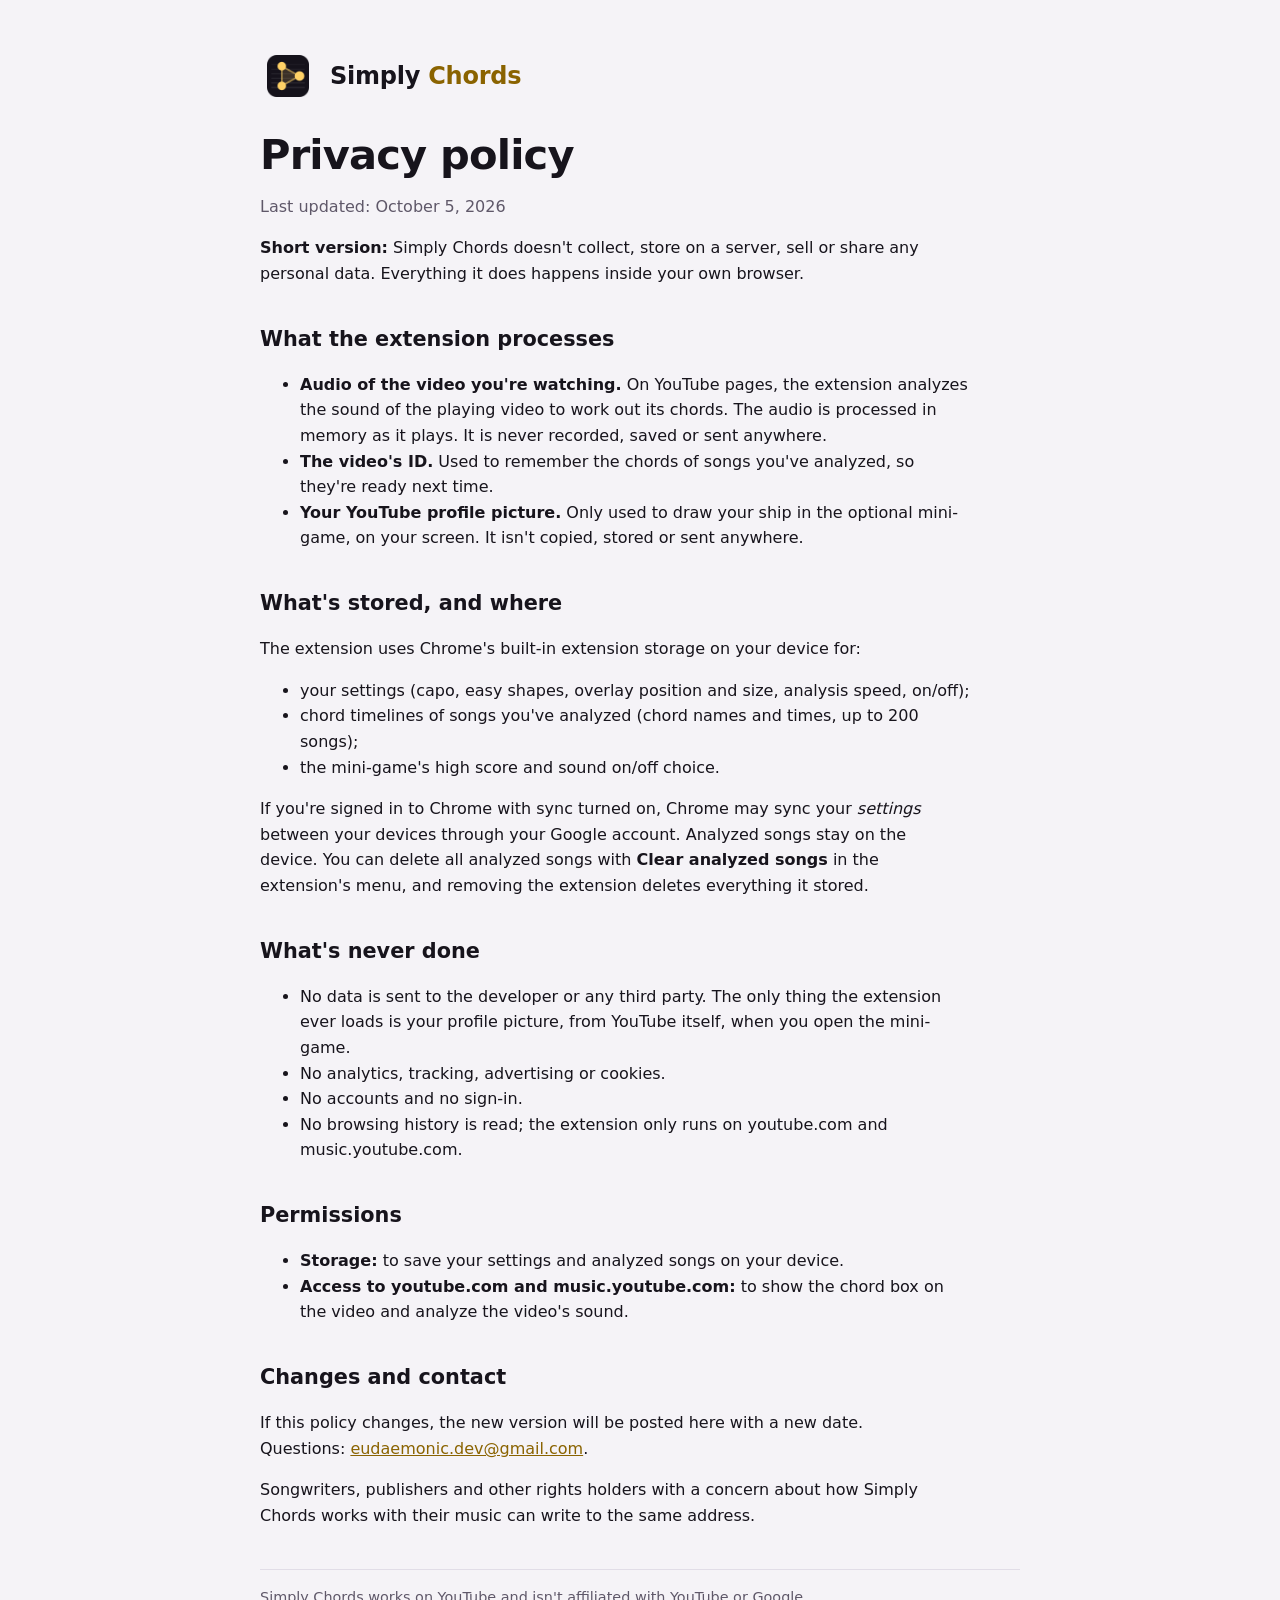
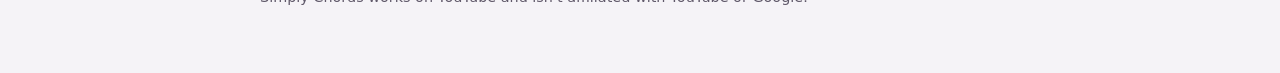
==== privacy.html @ 2070647f "Added Privacy Policy" ====
<!doctype html>
<html lang="en">
<head>
  <meta charset="utf-8">
  <meta name="viewport" content="width=device-width, initial-scale=1">
  <title>Simply Chords Privacy Policy</title>
  <link rel="stylesheet" href="pages.css">
</head>
<body>
  <main>
    <div class="brand"><img src="icons/icon128.png" alt=""><span>Simply <b>Chords</b></span></div>
    <h1>Privacy policy</h1>
    <p class="muted">Last updated: October 5, 2026</p>

    <p><strong>Short version:</strong> Simply Chords doesn't collect, store on a server, sell or share any personal data. Everything it does happens inside your own browser.</p>

    <h2>What the extension processes</h2>
    <ul>
      <li><strong>Audio of the video you're watching.</strong> On YouTube pages, the extension analyzes the sound of the playing video to work out its chords. The audio is processed in memory as it plays. It is never recorded, saved or sent anywhere.</li>
      <li><strong>The video's ID.</strong> Used to remember the chords of songs you've analyzed, so they're ready next time.</li>
      <li><strong>Your YouTube profile picture.</strong> Only used to draw your ship in the optional mini-game, on your screen. It isn't copied, stored or sent anywhere.</li>
    </ul>

    <h2>What's stored, and where</h2>
    <p>The extension uses Chrome's built-in extension storage on your device for:</p>
    <ul>
      <li>your settings (capo, easy shapes, overlay position and size, analysis speed, on/off);</li>
      <li>chord timelines of songs you've analyzed (chord names and times, up to 200 songs);</li>
      <li>the mini-game's high score and sound on/off choice.</li>
    </ul>
    <p>If you're signed in to Chrome with sync turned on, Chrome may sync your <em>settings</em> between your devices through your Google account. Analyzed songs stay on the device. You can delete all analyzed songs with <strong>Clear analyzed songs</strong> in the extension's menu, and removing the extension deletes everything it stored.</p>

    <h2>What's never done</h2>
    <ul>
      <li>No data is sent to the developer or any third party. The only thing the extension ever loads is your profile picture, from YouTube itself, when you open the mini-game.</li>
      <li>No analytics, tracking, advertising or cookies.</li>
      <li>No accounts and no sign-in.</li>
      <li>No browsing history is read; the extension only runs on youtube.com and music.youtube.com.</li>
    </ul>

    <h2>Permissions</h2>
    <ul>
      <li><strong>Storage:</strong> to save your settings and analyzed songs on your device.</li>
      <li><strong>Access to youtube.com and music.youtube.com:</strong> to show the chord box on the video and analyze the video's sound.</li>
    </ul>

    <h2>Changes and contact</h2>
    <p>If this policy changes, the new version will be posted here with a new date. Questions: <a href="mailto:eudaemonic.dev@gmail.com">eudaemonic.dev@gmail.com</a>.</p>
    <p>Songwriters, publishers and other rights holders with a concern about how Simply Chords works with their music can write to the same address.</p>

    <footer>Simply Chords works on YouTube and isn't affiliated with YouTube or Google.</footer>
  </main>
</body>
</html>
---- pages.css ----
/* Shared styles for the extension's own pages (welcome, privacy). System fonts only, so they work offline. */
:root {
  --bg: #f5f3f7;
  --paper: #ffffff;
  --ink: #17141c;
  --muted: #5f5869;
  --line: #e1dde7;
  --accent-text: #8a6300;
  --tile: #15121b;
  --gold: #ffd166;
  color-scheme: light;
}
@media (prefers-color-scheme: dark) {
  :root { --bg: #100e14; --paper: #1a1720; --ink: #f1edf5; --muted: #a59eb0; --line: #2d2834; --accent-text: #ffd166; color-scheme: dark; }
}
* { box-sizing: border-box; }
body { margin: 0; background: var(--bg); color: var(--ink); font: 16px/1.6 "Segoe UI", system-ui, -apple-system, sans-serif; padding: 48px 16px 64px; }
main { max-width: 760px; margin: 0 auto; }
.brand { display: flex; align-items: center; gap: 14px; margin-bottom: 28px; }
.brand img { width: 56px; height: 56px; border-radius: 13px; }
.brand span { font-weight: 800; font-size: 1.5rem; letter-spacing: -0.01em; }
.brand b { color: var(--accent-text); }
h1 { font-size: clamp(1.9rem, 4.5vw, 2.6rem); line-height: 1.1; letter-spacing: -0.02em; margin: 0 0 12px; text-wrap: balance; }
h2 { font-size: 1.3rem; margin: 36px 0 8px; }
p, li { max-width: 66ch; }
.lede { font-size: 1.15rem; color: var(--muted); margin-top: 0; }
.muted { color: var(--muted); }
a { color: var(--accent-text); }
kbd { font: 600 0.82rem/1 ui-monospace, Consolas, monospace; padding: 3px 7px 4px; border: 1px solid var(--line); border-bottom-width: 3px; border-radius: 6px; background: var(--paper); }
.steps { list-style: none; padding: 0; margin: 24px 0; display: grid; gap: 12px; counter-reset: step; }
.steps li { counter-increment: step; display: grid; grid-template-columns: 2.4rem minmax(0, 1fr); gap: 14px; align-items: start; background: var(--paper); border: 1px solid var(--line); border-radius: 14px; padding: 16px; max-width: none; }
.steps li::before { content: counter(step); display: grid; place-items: center; width: 2.4rem; height: 2.4rem; border-radius: 50%; background: var(--tile); color: var(--gold); font-weight: 800; }
.steps strong { display: block; font-size: 1.05rem; }
.steps span { color: var(--muted); }
.tips { display: grid; grid-template-columns: repeat(auto-fit, minmax(220px, 1fr)); gap: 12px; margin: 16px 0; }
.tip { background: var(--paper); border: 1px solid var(--line); border-radius: 14px; padding: 14px 16px; }
.tip strong { display: block; }
.tip span { color: var(--muted); font-size: 0.95rem; }
footer { margin-top: 40px; padding-top: 16px; border-top: 1px solid var(--line); color: var(--muted); font-size: 0.9rem; }
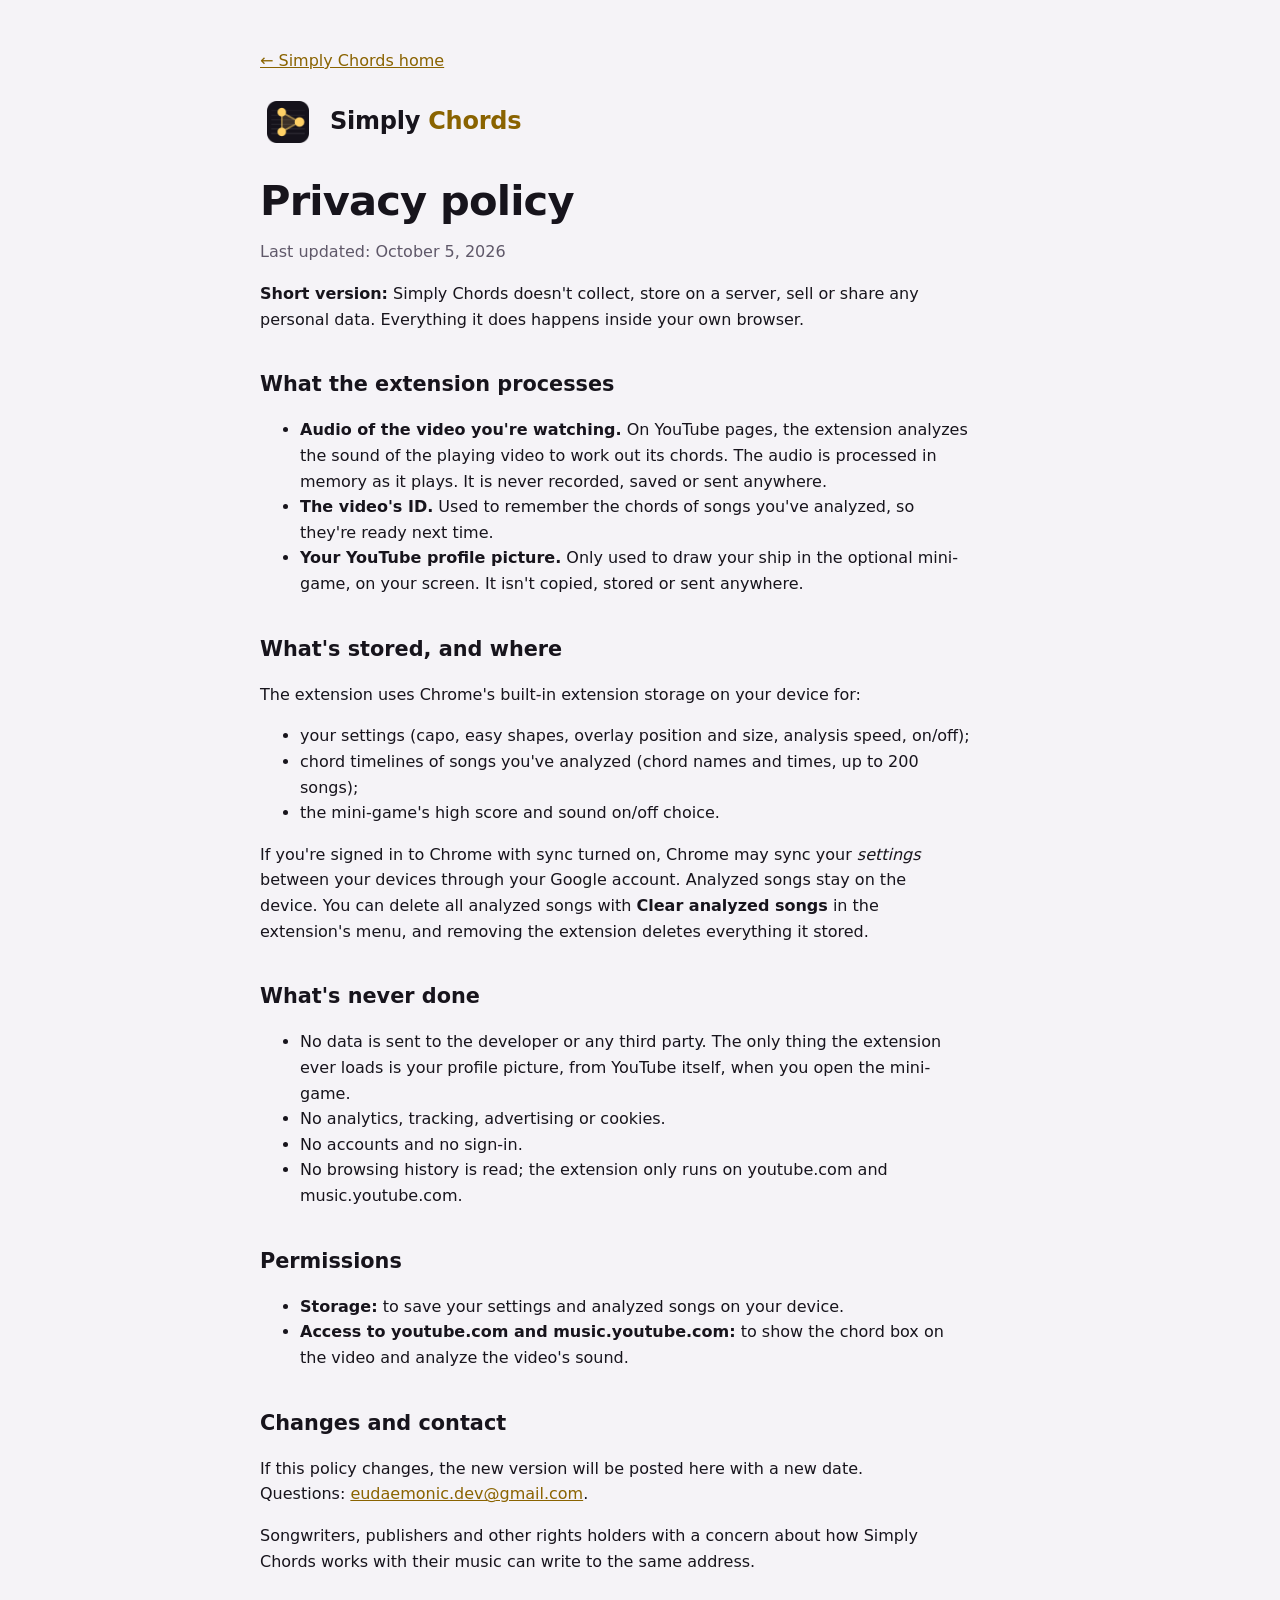
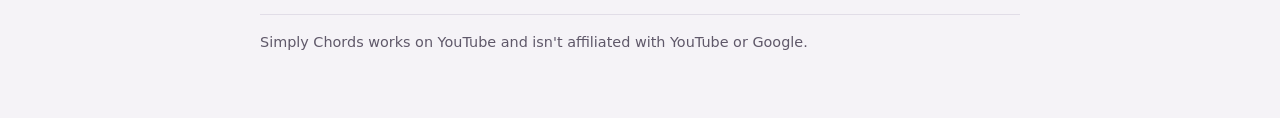
==== commit 9faaf2b8: "Added Website" ====
--- a/privacy.html
+++ b/privacy.html
@@ -7,7 +7,8 @@
   <link rel="stylesheet" href="pages.css">
 </head>
 <body>
-  <main>
+  <main>
+    <p style="margin:0 0 20px"><a href="./">← Simply Chords home</a></p>
     <div class="brand"><img src="icons/icon128.png" alt=""><span>Simply <b>Chords</b></span></div>
     <h1>Privacy policy</h1>
     <p class="muted">Last updated: October 5, 2026</p>
